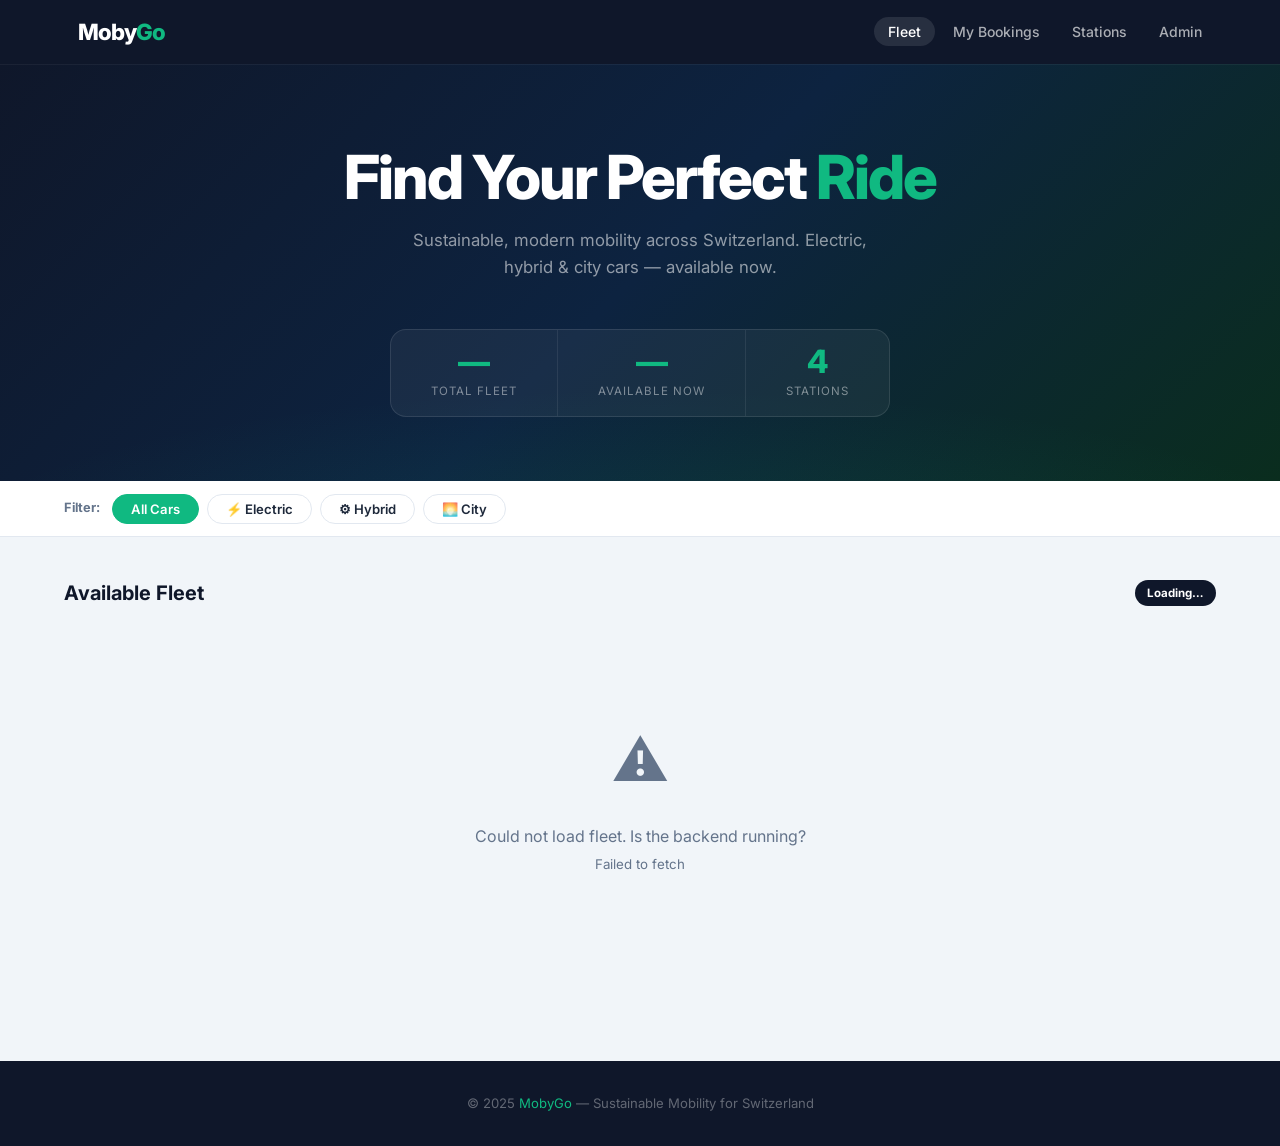
==== frontend/index.html @ 48dd0d28 "Restructure project, redesign frontend, add Codespaces support - Separate backend/ and frontend/ int" ====
<!DOCTYPE html>
<html lang="en">
<head>
    <meta charset="UTF-8">
    <meta name="viewport" content="width=device-width, initial-scale=1.0">
    <title>MobyGo | Find Your Ride</title>
    <link rel="stylesheet" href="style.css">
</head>
<body>
    <nav>
        <a href="index.html" class="logo">Moby<span>Go</span></a>
        <ul>
            <li><a href="index.html" class="active">Fleet</a></li>
            <li><a href="user-bookings.html">My Bookings</a></li>
            <li><a href="stations.html">Stations</a></li>
            <li><a href="admin-dashboard.html">Admin</a></li>
        </ul>
    </nav>

    <section class="hero">
        <h1>Find Your Perfect <span>Ride</span></h1>
        <p>Sustainable, modern mobility across Switzerland. Electric, hybrid &amp; city cars — available now.</p>
        <div class="hero-stats">
            <div class="hero-stat">
                <div class="number" id="stat-total">—</div>
                <div class="label">Total Fleet</div>
            </div>
            <div class="hero-stat">
                <div class="number" id="stat-available">—</div>
                <div class="label">Available Now</div>
            </div>
            <div class="hero-stat">
                <div class="number">4</div>
                <div class="label">Stations</div>
            </div>
        </div>
    </section>

    <div class="filter-bar">
        <span class="filter-label">Filter:</span>
        <button class="filter-btn active" data-filter="all">All Cars</button>
        <button class="filter-btn" data-filter="Electric">&#9889; Electric</button>
        <button class="filter-btn" data-filter="Hybrid">&#9881; Hybrid</button>
        <button class="filter-btn" data-filter="City">&#127749; City</button>
    </div>

    <div class="container">
        <div class="section-header">
            <h2>Available Fleet</h2>
            <span class="count-pill" id="car-count">Loading&hellip;</span>
        </div>
        <div id="car-grid" class="grid"></div>
    </div>

    <!-- Booking Modal -->
    <div id="booking-modal" class="modal-backdrop" role="dialog" aria-modal="true">
        <div class="modal">
            <div class="modal-header">
                <h3>Book <span id="modal-car-name"></span></h3>
                <button class="modal-close" onclick="closeModal()" aria-label="Close">&times;</button>
            </div>
            <div class="modal-body">
                <form id="booking-form">
                    <input type="hidden" id="modal-car-id">
                    <div class="form-grid">
                        <div class="form-group">
                            <label for="modal-start">Start Date</label>
                            <input type="date" id="modal-start" required>
                        </div>
                        <div class="form-group">
                            <label for="modal-end">End Date</label>
                            <input type="date" id="modal-end" required>
                        </div>
                        <div class="form-group span-2">
                            <label for="modal-user">User ID</label>
                            <input type="number" id="modal-user" value="2" min="1" required>
                        </div>
                    </div>
                    <div id="price-preview" class="price-preview" style="display:none">
                        <span class="price-label">Estimated total</span>
                        <span class="price-amount" id="price-amount"></span>
                    </div>
                    <div id="booking-error" class="error-msg" style="display:none"></div>
                </form>
            </div>
            <div class="modal-footer">
                <button type="button" class="btn btn-ghost" onclick="closeModal()">Cancel</button>
                <button type="button" class="btn btn-primary" onclick="submitBooking()">Confirm Booking</button>
            </div>
        </div>
    </div>

    <div id="toast-container"></div>
    <footer>&copy; 2025 <span>MobyGo</span> &mdash; Sustainable Mobility for Switzerland</footer>
    <script src="app.js"></script>
</body>
</html>
---- frontend/style.css ----
@import url('https://fonts.googleapis.com/css2?family=Inter:wght@400;500;600;700;800&display=swap');

/* ── Variables ── */
:root {
    --navy:       #0f172a;
    --navy-mid:   #1e293b;
    --green:      #10b981;
    --green-dark: #059669;
    --bg:         #f1f5f9;
    --text:       #1e293b;
    --muted:      #64748b;
    --white:      #ffffff;
    --border:     #e2e8f0;
    --shadow-sm:  0 1px 3px rgba(0,0,0,0.08), 0 1px 2px rgba(0,0,0,0.05);
    --shadow:     0 4px 20px rgba(0,0,0,0.08);
    --shadow-lg:  0 12px 40px rgba(0,0,0,0.14);
    --radius:     16px;
    --radius-sm:  8px;
}

/* ── Reset ── */
*, *::before, *::after { margin: 0; padding: 0; box-sizing: border-box; }
body { font-family: 'Inter', -apple-system, sans-serif; background: var(--bg); color: var(--text); line-height: 1.6; -webkit-font-smoothing: antialiased; }

/* ── Navigation ── */
nav {
    background: var(--navy); padding: 0 5%; height: 64px;
    display: flex; justify-content: space-between; align-items: center;
    position: sticky; top: 0; z-index: 200;
    box-shadow: 0 1px 0 rgba(255,255,255,0.05);
}
.logo { font-size: 1.4rem; font-weight: 800; color: var(--white); letter-spacing: -1px; text-decoration: none; }
.logo span { color: var(--green); }
nav ul { display: flex; list-style: none; gap: 4px; }
nav a { color: rgba(255,255,255,0.65); text-decoration: none; font-size: 0.875rem; font-weight: 500; padding: 6px 14px; border-radius: 20px; transition: all 0.2s; }
nav a:hover, nav a.active { color: var(--white); background: rgba(255,255,255,0.1); }

/* ── Hero ── */
.hero {
    background: linear-gradient(135deg, #0f172a 0%, #0d2340 50%, #0a2d1e 100%);
    padding: 5rem 5% 4rem; text-align: center; position: relative; overflow: hidden;
}
.hero::before { content: ''; position: absolute; inset: 0; background: radial-gradient(ellipse 80% 60% at 50% 120%, rgba(16,185,129,0.12) 0%, transparent 70%); }
.hero > * { position: relative; }
.hero h1 { font-size: clamp(2.2rem, 5vw, 3.8rem); font-weight: 800; color: var(--white); letter-spacing: -2px; line-height: 1.1; margin-bottom: 1rem; }
.hero h1 span { color: var(--green); }
.hero p { color: rgba(255,255,255,0.55); font-size: 1.05rem; max-width: 480px; margin: 0 auto 3rem; }
.hero-stats { display: inline-flex; background: rgba(255,255,255,0.05); border: 1px solid rgba(255,255,255,0.1); border-radius: var(--radius); overflow: hidden; }
.hero-stat { padding: 1rem 2.5rem; border-right: 1px solid rgba(255,255,255,0.08); }
.hero-stat:last-child { border-right: none; }
.hero-stat .number { font-size: 2rem; font-weight: 800; color: var(--green); line-height: 1; }
.hero-stat .label  { font-size: 0.72rem; color: rgba(255,255,255,0.45); text-transform: uppercase; letter-spacing: 1px; margin-top: 4px; }

/* ── Filter Bar ── */
.filter-bar { background: var(--white); border-bottom: 1px solid var(--border); padding: 0 5%; display: flex; align-items: center; gap: 8px; height: 56px; overflow-x: auto; scrollbar-width: none; }
.filter-bar::-webkit-scrollbar { display: none; }
.filter-label { font-size: 0.8rem; font-weight: 700; color: var(--muted); white-space: nowrap; margin-right: 4px; }
.filter-btn { padding: 6px 18px; border: 1.5px solid var(--border); border-radius: 20px; background: transparent; font-size: 0.82rem; font-weight: 600; cursor: pointer; color: var(--text); transition: all 0.18s; white-space: nowrap; font-family: inherit; }
.filter-btn:hover { border-color: var(--green); color: var(--green); }
.filter-btn.active { border-color: var(--green); background: var(--green); color: var(--white); }

/* ── Page Header ── */
.page-header { background: var(--navy); padding: 2.5rem 5%; }
.page-header h1 { font-size: 1.9rem; font-weight: 800; color: var(--white); letter-spacing: -1px; }
.page-header p { color: rgba(255,255,255,0.5); margin-top: 4px; font-size: 0.9rem; }

/* ── Container ── */
.container { max-width: 1280px; margin: 0 auto; padding: 2.5rem 5%; }

/* ── Section Header ── */
.section-header { display: flex; justify-content: space-between; align-items: center; margin-bottom: 1.75rem; }
.section-header h2 { font-size: 1.25rem; font-weight: 700; color: var(--navy); }
.count-pill { background: var(--navy); color: var(--white); font-size: 0.72rem; font-weight: 700; padding: 4px 12px; border-radius: 20px; }

/* ── Car Grid ── */
.grid { display: grid; grid-template-columns: repeat(auto-fill, minmax(300px, 1fr)); gap: 1.5rem; }

/* ── Skeleton Loader ── */
.skeleton-card { background: var(--white); border-radius: var(--radius); overflow: hidden; box-shadow: var(--shadow-sm); }
.skeleton-img { height: 190px; background: linear-gradient(90deg, #e2e8f0 25%, #f1f5f9 50%, #e2e8f0 75%); background-size: 200% 100%; animation: shimmer 1.4s infinite; }
.skeleton-body { padding: 1.25rem 1.5rem; }
.skeleton-line { height: 14px; border-radius: 4px; background: linear-gradient(90deg, #e2e8f0 25%, #f1f5f9 50%, #e2e8f0 75%); background-size: 200% 100%; animation: shimmer 1.4s infinite; margin-bottom: 10px; }
.skeleton-line.short { width: 60%; }
.skeleton-line.medium { width: 80%; }
@keyframes shimmer { 0% { background-position: 200% 0; } 100% { background-position: -200% 0; } }

/* ── Car Card ── */
.card { background: var(--white); border-radius: var(--radius); overflow: hidden; box-shadow: var(--shadow-sm); transition: transform 0.22s ease, box-shadow 0.22s ease; display: flex; flex-direction: column; }
.card:hover { transform: translateY(-5px); box-shadow: var(--shadow-lg); }
.card-image { background: linear-gradient(145deg, #0d1b2e 0%, #1a2f4a 55%, #0d2a1a 100%); height: 190px; display: flex; align-items: center; justify-content: center; position: relative; overflow: hidden; }
.card-image::after { content: ''; position: absolute; top: 0; left: 0; right: 0; height: 3px; }
.card-image.electric::after { background: linear-gradient(90deg, #10b981, #34d399); }
.card-image.hybrid::after   { background: linear-gradient(90deg, #3b82f6, #60a5fa); }
.card-image.city::after     { background: linear-gradient(90deg, #8b5cf6, #a78bfa); }
.card-image svg { width: 88%; max-width: 320px; filter: drop-shadow(0 8px 20px rgba(0,0,0,0.4)); }
.card-body { padding: 1.25rem 1.5rem 1.5rem; display: flex; flex-direction: column; flex: 1; }
.card-header-row { display: flex; justify-content: space-between; align-items: flex-start; margin-bottom: 0.75rem; }
.card-model    { font-size: 1.05rem; font-weight: 700; color: var(--navy); }
.card-category { font-size: 0.78rem; color: var(--muted); margin-top: 2px; font-weight: 500; }
.card-location { display: flex; align-items: center; gap: 6px; font-size: 0.82rem; color: var(--muted); margin-bottom: 1.25rem; flex: 1; }
.card-location svg { flex-shrink: 0; color: var(--green); }
.card-location strong { color: var(--text); font-weight: 600; }
.card-actions { display: flex; gap: 8px; }

/* ── Buttons ── */
.btn { display: inline-flex; align-items: center; justify-content: center; gap: 6px; padding: 9px 18px; border-radius: var(--radius-sm); font-weight: 600; font-size: 0.85rem; cursor: pointer; border: none; transition: all 0.18s; font-family: inherit; text-decoration: none; }
.btn-primary          { background: var(--green); color: var(--white); flex: 1; }
.btn-primary:hover    { background: var(--green-dark); }
.btn-primary:disabled { opacity: 0.45; cursor: not-allowed; }
.btn-primary:disabled:hover { background: var(--green); transform: none; }
.btn-ghost            { background: #f1f5f9; color: var(--text); }
.btn-ghost:hover      { background: var(--border); }
.btn-danger           { background: #fee2e2; color: #dc2626; }
.btn-danger:hover     { background: #fecaca; }
button[type=submit]   { background: var(--green); color: var(--white); border: none; padding: 0.75rem 2rem; border-radius: var(--radius-sm); font-weight: 700; font-size: 0.93rem; cursor: pointer; font-family: inherit; transition: all 0.18s; }
button[type=submit]:hover { background: var(--green-dark); transform: translateY(-1px); }
button[type=button]   { background: #f1f5f9; color: var(--text); border: none; padding: 0.75rem 1.5rem; border-radius: var(--radius-sm); font-weight: 600; font-size: 0.93rem; cursor: pointer; font-family: inherit; transition: background 0.18s; }
button[type=button]:hover { background: var(--border); }

/* ── Badges ── */
.badge { display: inline-block; padding: 3px 10px; border-radius: 20px; font-size: 0.68rem; font-weight: 700; text-transform: uppercase; letter-spacing: 0.4px; white-space: nowrap; }
.badge-available   { background: #dcfce7; color: #15803d; }
.badge-booked      { background: #fee2e2; color: #dc2626; }
.badge-rented      { background: #fef9c3; color: #a16207; }
.badge-maintenance { background: #f1f5f9; color: #475569; }

/* ── Stats Grid ── */
.stats-grid { display: grid; grid-template-columns: repeat(auto-fit, minmax(180px, 1fr)); gap: 1.25rem; margin-bottom: 2rem; }
.stat-card { background: var(--white); border-radius: var(--radius-sm); padding: 1.5rem; box-shadow: var(--shadow-sm); }
.stat-label { font-size: 0.75rem; font-weight: 700; color: var(--muted); text-transform: uppercase; letter-spacing: 0.5px; }
.stat-value { font-size: 2.2rem; font-weight: 800; color: var(--navy); margin-top: 6px; line-height: 1; }
.stat-value.green { color: #15803d; }
.stat-value.red   { color: #dc2626; }
.stat-value.amber { color: #a16207; }
.stat-value.slate { color: #475569; }

/* ── Table ── */
.table-wrap { background: var(--white); border-radius: var(--radius); box-shadow: var(--shadow-sm); overflow: hidden; }
.table-top { padding: 1.25rem 1.5rem; border-bottom: 1px solid var(--border); display: flex; justify-content: space-between; align-items: center; }
.table-top h2 { font-size: 1rem; font-weight: 700; }
table { width: 100%; border-collapse: collapse; }
thead th { padding: 0.75rem 1.25rem; text-align: left; font-size: 0.72rem; font-weight: 700; text-transform: uppercase; letter-spacing: 0.5px; color: var(--muted); background: #f8fafc; border-bottom: 1px solid var(--border); }
tbody td { padding: 1rem 1.25rem; border-bottom: 1px solid #f1f5f9; font-size: 0.9rem; vertical-align: middle; }
tbody tr:last-child td { border-bottom: none; }
tbody tr:hover td { background: #fafcff; }

/* ── Form ── */
.form-wrap { max-width: 600px; }
.form-card { background: var(--white); border-radius: var(--radius); box-shadow: var(--shadow-sm); padding: 2.5rem; }
.form-grid { display: grid; grid-template-columns: 1fr 1fr; gap: 1.25rem; }
.form-group { display: flex; flex-direction: column; gap: 6px; }
.form-group.span-2 { grid-column: 1 / -1; }
label { font-size: 0.82rem; font-weight: 700; color: var(--navy); }
input, select { width: 100%; padding: 0.7rem 0.9rem; border: 1.5px solid var(--border); border-radius: var(--radius-sm); font-size: 0.93rem; font-family: inherit; color: var(--text); background: #f8fafc; transition: border-color 0.18s, background 0.18s; }
input:focus, select:focus { outline: none; border-color: var(--green); background: var(--white); box-shadow: 0 0 0 3px rgba(16,185,129,0.1); }
input::placeholder { color: #94a3b8; }
.form-actions { display: flex; gap: 10px; margin-top: 1.75rem; }

/* ── Station Cards ── */
.station-grid { display: grid; grid-template-columns: repeat(auto-fill, minmax(280px, 1fr)); gap: 1.25rem; }
.station-card { background: var(--white); border-radius: var(--radius-sm); box-shadow: var(--shadow-sm); padding: 1.5rem; border-left: 3px solid var(--green); }
.station-name { font-size: 1rem; font-weight: 700; color: var(--navy); }
.station-city { font-size: 0.82rem; color: var(--green); font-weight: 600; margin-top: 2px; }
.station-address { font-size: 0.82rem; color: var(--muted); margin-top: 8px; }
.station-stats { display: flex; gap: 16px; margin-top: 1rem; padding-top: 1rem; border-top: 1px solid var(--border); }
.station-stat-item { text-align: center; }
.station-stat-item .val { font-size: 1.4rem; font-weight: 800; color: var(--navy); line-height: 1; }
.station-stat-item .lbl { font-size: 0.68rem; color: var(--muted); text-transform: uppercase; letter-spacing: 0.5px; margin-top: 2px; }

/* ── Booking Cards ── */
.booking-card { background: var(--white); border-radius: var(--radius-sm); box-shadow: var(--shadow-sm); padding: 1.5rem; margin-bottom: 1rem; border-left: 3px solid var(--green); display: flex; justify-content: space-between; align-items: center; gap: 1rem; }
.booking-left { flex: 1; }
.booking-id    { font-weight: 700; color: var(--navy); font-size: 0.95rem; }
.booking-car   { font-size: 0.88rem; color: var(--muted); margin-top: 2px; }
.booking-dates { font-size: 0.8rem; color: var(--muted); margin-top: 6px; }
.booking-price { font-size: 1.4rem; font-weight: 800; color: var(--green); white-space: nowrap; }

/* ── Empty State ── */
.empty-state { text-align: center; padding: 5rem 2rem; color: var(--muted); }
.empty-icon { font-size: 3.5rem; margin-bottom: 1rem; }
.empty-state p { font-size: 1rem; line-height: 1.7; }
.empty-state a { color: var(--green); font-weight: 600; }

/* ── Modal ── */
.modal-backdrop { position: fixed; inset: 0; background: rgba(0,0,0,0.55); backdrop-filter: blur(4px); z-index: 300; display: flex; align-items: center; justify-content: center; padding: 1rem; opacity: 0; pointer-events: none; transition: opacity 0.2s; }
.modal-backdrop.open { opacity: 1; pointer-events: all; }
.modal { background: var(--white); border-radius: var(--radius); box-shadow: 0 24px 80px rgba(0,0,0,0.3); width: 100%; max-width: 480px; transform: translateY(20px) scale(0.97); transition: transform 0.2s; }
.modal-backdrop.open .modal { transform: translateY(0) scale(1); }
.modal-header { display: flex; justify-content: space-between; align-items: center; padding: 1.5rem 1.75rem; border-bottom: 1px solid var(--border); }
.modal-header h3 { font-size: 1.1rem; font-weight: 700; color: var(--navy); }
.modal-close { background: #f1f5f9; border: none; width: 32px; height: 32px; border-radius: 50%; cursor: pointer; font-size: 1.1rem; display: flex; align-items: center; justify-content: center; color: var(--muted); transition: all 0.18s; }
.modal-close:hover { background: var(--border); color: var(--navy); }
.modal-body { padding: 1.75rem; }
.modal-footer { padding: 1.25rem 1.75rem; border-top: 1px solid var(--border); display: flex; gap: 10px; justify-content: flex-end; }

/* Price preview inside modal */
.price-preview { display: flex; align-items: center; justify-content: space-between; background: #f0fdf4; border: 1px solid #bbf7d0; border-radius: var(--radius-sm); padding: 0.75rem 1rem; margin-top: 1rem; }
.price-preview .price-label { font-size: 0.85rem; color: #15803d; font-weight: 600; }
.price-preview .price-amount { font-size: 1.25rem; font-weight: 800; color: #15803d; }

/* Error message inside modal */
.error-msg { background: #fee2e2; border: 1px solid #fecaca; color: #dc2626; border-radius: var(--radius-sm); padding: 0.75rem 1rem; margin-top: 1rem; font-size: 0.85rem; }

/* ── Toast Notifications ── */
#toast-container { position: fixed; bottom: 1.5rem; right: 1.5rem; z-index: 400; display: flex; flex-direction: column; gap: 10px; }
.toast { display: flex; align-items: center; gap: 10px; background: var(--navy-mid); color: var(--white); padding: 0.875rem 1.25rem; border-radius: var(--radius-sm); box-shadow: var(--shadow-lg); font-size: 0.88rem; font-weight: 500; min-width: 260px; max-width: 380px; animation: slideIn 0.25s ease; }
.toast.success { border-left: 3px solid var(--green); }
.toast.error   { border-left: 3px solid #ef4444; }
.toast.info    { border-left: 3px solid #3b82f6; }
@keyframes slideIn { from { transform: translateX(100%); opacity: 0; } to { transform: translateX(0); opacity: 1; } }
@keyframes slideOut { from { transform: translateX(0); opacity: 1; } to { transform: translateX(100%); opacity: 0; } }
.toast.removing { animation: slideOut 0.25s ease forwards; }

/* ── Footer ── */
footer { background: var(--navy); color: rgba(255,255,255,0.35); text-align: center; padding: 2rem 5%; font-size: 0.82rem; margin-top: 4rem; }
footer span { color: var(--green); }

/* ── Responsive ── */
@media (max-width: 640px) {
    .hero-stats { flex-direction: column; }
    .hero-stat { border-right: none; border-bottom: 1px solid rgba(255,255,255,0.08); }
    .form-grid { grid-template-columns: 1fr; }
    .form-group.span-2 { grid-column: 1; }
    nav ul { gap: 2px; }
    nav a { padding: 6px 10px; font-size: 0.8rem; }
    .booking-card { flex-direction: column; align-items: flex-start; }
}
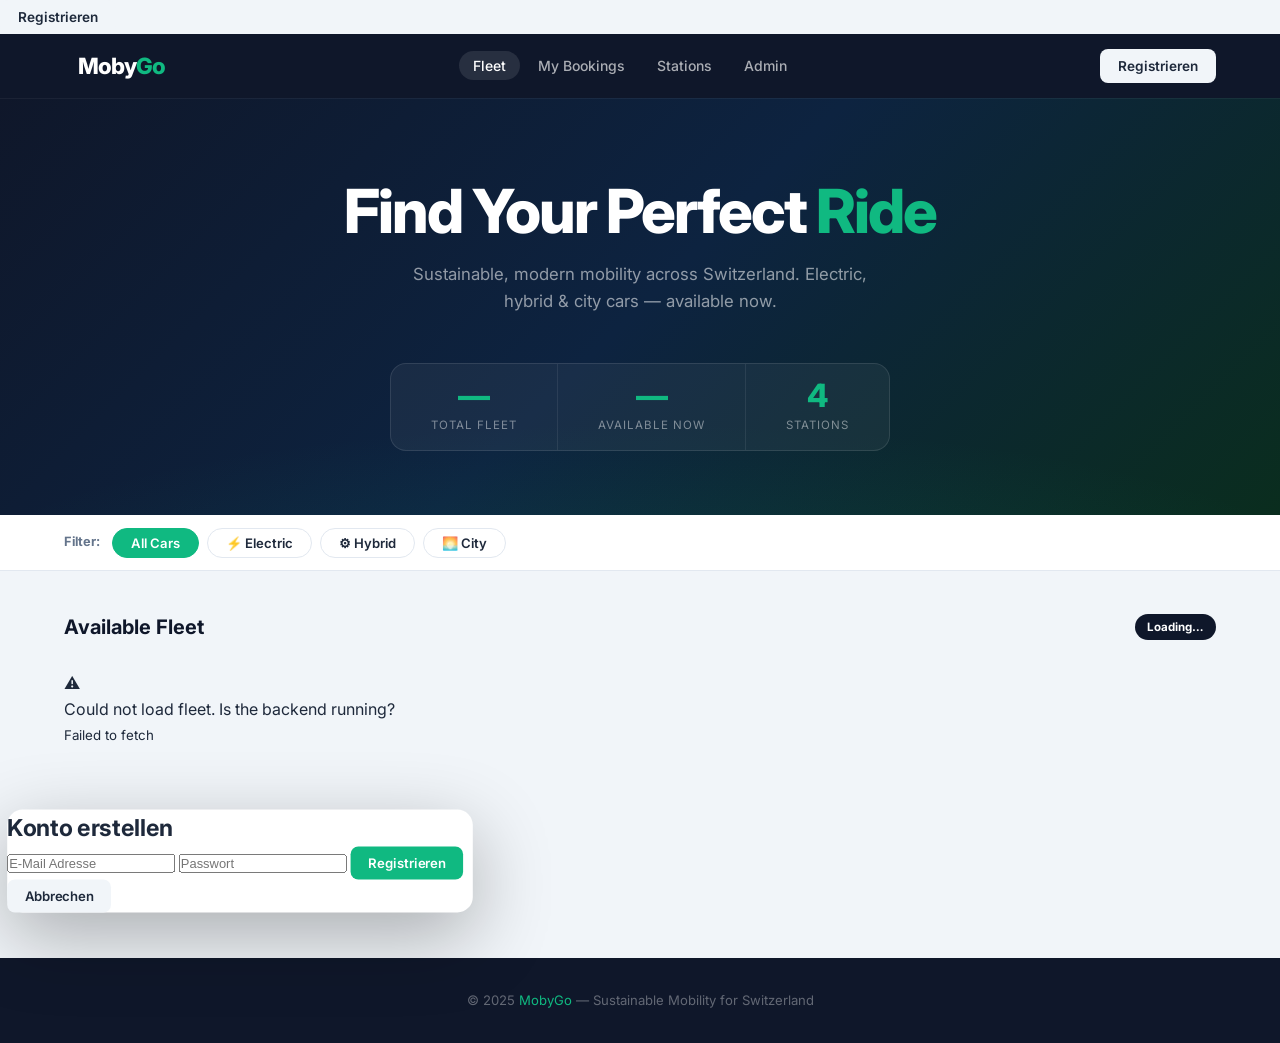
==== commit 00a5896f: "Split backend/frontend, added AuthController, and implemented registration modal" ====
--- a/frontend/index.html
+++ b/frontend/index.html
@@ -5,93 +5,105 @@
     <meta name="viewport" content="width=device-width, initial-scale=1.0">
     <title>MobyGo | Find Your Ride</title>
     <link rel="stylesheet" href="style.css">
+    <button class="btn btn-ghost" onclick="openRegisterModal()">Registrieren</button>
 </head>
 <body>
-    <nav>
-        <a href="index.html" class="logo">Moby<span>Go</span></a>
-        <ul>
-            <li><a href="index.html" class="active">Fleet</a></li>
-            <li><a href="user-bookings.html">My Bookings</a></li>
-            <li><a href="stations.html">Stations</a></li>
-            <li><a href="admin-dashboard.html">Admin</a></li>
-        </ul>
-    </nav>
+<nav>
+    <a href="index.html" class="logo">Moby<span>Go</span></a>
+    <ul>
+        <li><a href="index.html" class="active">Fleet</a></li>
+        <li><a href="user-bookings.html">My Bookings</a></li>
+        <li><a href="stations.html">Stations</a></li>
+        <li><a href="admin-dashboard.html">Admin</a></li>
+    </ul>
+    <button class="btn btn-ghost" onclick="openRegisterModal()" style="margin-left: 20px;">Registrieren</button>
+</nav>
 
-    <section class="hero">
-        <h1>Find Your Perfect <span>Ride</span></h1>
-        <p>Sustainable, modern mobility across Switzerland. Electric, hybrid &amp; city cars — available now.</p>
-        <div class="hero-stats">
-            <div class="hero-stat">
-                <div class="number" id="stat-total">—</div>
-                <div class="label">Total Fleet</div>
-            </div>
-            <div class="hero-stat">
-                <div class="number" id="stat-available">—</div>
-                <div class="label">Available Now</div>
-            </div>
-            <div class="hero-stat">
-                <div class="number">4</div>
-                <div class="label">Stations</div>
-            </div>
+<section class="hero">
+    <h1>Find Your Perfect <span>Ride</span></h1>
+    <p>Sustainable, modern mobility across Switzerland. Electric, hybrid &amp; city cars — available now.</p>
+    <div class="hero-stats">
+        <div class="hero-stat">
+            <div class="number" id="stat-total">—</div>
+            <div class="label">Total Fleet</div>
         </div>
-    </section>
-
-    <div class="filter-bar">
-        <span class="filter-label">Filter:</span>
-        <button class="filter-btn active" data-filter="all">All Cars</button>
-        <button class="filter-btn" data-filter="Electric">&#9889; Electric</button>
-        <button class="filter-btn" data-filter="Hybrid">&#9881; Hybrid</button>
-        <button class="filter-btn" data-filter="City">&#127749; City</button>
-    </div>
-
-    <div class="container">
-        <div class="section-header">
-            <h2>Available Fleet</h2>
-            <span class="count-pill" id="car-count">Loading&hellip;</span>
+        <div class="hero-stat">
+            <div class="number" id="stat-available">—</div>
+            <div class="label">Available Now</div>
         </div>
-        <div id="car-grid" class="grid"></div>
-    </div>
-
-    <!-- Booking Modal -->
-    <div id="booking-modal" class="modal-backdrop" role="dialog" aria-modal="true">
-        <div class="modal">
-            <div class="modal-header">
-                <h3>Book <span id="modal-car-name"></span></h3>
-                <button class="modal-close" onclick="closeModal()" aria-label="Close">&times;</button>
-            </div>
-            <div class="modal-body">
-                <form id="booking-form">
-                    <input type="hidden" id="modal-car-id">
-                    <div class="form-grid">
-                        <div class="form-group">
-                            <label for="modal-start">Start Date</label>
-                            <input type="date" id="modal-start" required>
-                        </div>
-                        <div class="form-group">
-                            <label for="modal-end">End Date</label>
-                            <input type="date" id="modal-end" required>
-                        </div>
-                        <div class="form-group span-2">
-                            <label for="modal-user">User ID</label>
-                            <input type="number" id="modal-user" value="2" min="1" required>
-                        </div>
-                    </div>
-                    <div id="price-preview" class="price-preview" style="display:none">
-                        <span class="price-label">Estimated total</span>
-                        <span class="price-amount" id="price-amount"></span>
-                    </div>
-                    <div id="booking-error" class="error-msg" style="display:none"></div>
-                </form>
-            </div>
-            <div class="modal-footer">
-                <button type="button" class="btn btn-ghost" onclick="closeModal()">Cancel</button>
-                <button type="button" class="btn btn-primary" onclick="submitBooking()">Confirm Booking</button>
-            </div>
+        <div class="hero-stat">
+            <div class="number">4</div>
+            <div class="label">Stations</div>
         </div>
     </div>
+</section>
 
-    <div id="toast-container"></div>
-    <footer>&copy; 2025 <span>MobyGo</span> &mdash; Sustainable Mobility for Switzerland</footer>
-    <script src="app.js"></script>
+<div class="filter-bar">
+    <span class="filter-label">Filter:</span>
+    <button class="filter-btn active" data-filter="all">All Cars</button>
+    <button class="filter-btn" data-filter="Electric">&#9889; Electric</button>
+    <button class="filter-btn" data-filter="Hybrid">&#9881; Hybrid</button>
+    <button class="filter-btn" data-filter="City">&#127749; City</button>
+</div>
+
+<div class="container">
+    <div class="section-header">
+        <h2>Available Fleet</h2>
+        <span class="count-pill" id="car-count">Loading&hellip;</span>
+    </div>
+    <div id="car-grid" class="grid"></div>
+</div>
+
+<div id="booking-modal" class="modal-backdrop" role="dialog" aria-modal="true">
+    <div class="modal">
+        <div class="modal-header">
+            <h3>Book <span id="modal-car-name"></span></h3>
+            <button class="modal-close" onclick="closeModal()" aria-label="Close">&times;</button>
+        </div>
+        <div class="modal-body">
+            <form id="booking-form">
+                <input type="hidden" id="modal-car-id">
+                <div class="form-grid">
+                    <div class="form-group">
+                        <label for="modal-start">Start Date</label>
+                        <input type="date" id="modal-start" required>
+                    </div>
+                    <div class="form-group">
+                        <label for="modal-end">End Date</label>
+                        <input type="date" id="modal-end" required>
+                    </div>
+                    <div class="form-group span-2">
+                        <label for="modal-user">User ID</label>
+                        <input type="number" id="modal-user" value="2" min="1" required>
+                    </div>
+                </div>
+                <div id="price-preview" class="price-preview" style="display:none">
+                    <span class="price-label">Estimated total</span>
+                    <span class="price-amount" id="price-amount"></span>
+                </div>
+                <div id="booking-error" class="error-msg" style="display:none"></div>
+            </form>
+        </div>
+        <div class="modal-footer">
+            <button type="button" class="btn btn-ghost" onclick="closeModal()">Cancel</button>
+            <button type="button" class="btn btn-primary" onclick="submitBooking()">Confirm Booking</button>
+        </div>
+    </div>
+</div>
+
+<div id="register-modal" class="modal">
+    <div class="modal-content">
+        <h2>Konto erstellen</h2>
+        <input type="email" id="reg-email" placeholder="E-Mail Adresse" required>
+        <input type="password" id="reg-password" placeholder="Passwort" required>
+        <div id="reg-error" class="error-msg" style="display:none; color:red; margin-bottom:10px;"></div>
+        <button class="btn btn-primary" onclick="submitRegistration()">Registrieren</button>
+        <button class="btn btn-ghost" onclick="closeRegisterModal()">Abbrechen</button>
+    </div>
+</div>
+
+<div id="toast-container"></div>
+<footer>&copy; 2025 <span>MobyGo</span> &mdash; Sustainable Mobility for Switzerland</footer>
+<script src="app.js"></script>
 </body>
-</html>
+</html>
--- a/frontend/style.css
+++ b/frontend/style.css
@@ -59,11 +59,6 @@
 .filter-btn:hover { border-color: var(--green); color: var(--green); }
 .filter-btn.active { border-color: var(--green); background: var(--green); color: var(--white); }
 
-/* ── Page Header ── */
-.page-header { background: var(--navy); padding: 2.5rem 5%; }
-.page-header h1 { font-size: 1.9rem; font-weight: 800; color: var(--white); letter-spacing: -1px; }
-.page-header p { color: rgba(255,255,255,0.5); margin-top: 4px; font-size: 0.9rem; }
-
 /* ── Container ── */
 .container { max-width: 1280px; margin: 0 auto; padding: 2.5rem 5%; }
 
@@ -106,122 +101,55 @@
 .btn { display: inline-flex; align-items: center; justify-content: center; gap: 6px; padding: 9px 18px; border-radius: var(--radius-sm); font-weight: 600; font-size: 0.85rem; cursor: pointer; border: none; transition: all 0.18s; font-family: inherit; text-decoration: none; }
 .btn-primary          { background: var(--green); color: var(--white); flex: 1; }
 .btn-primary:hover    { background: var(--green-dark); }
-.btn-primary:disabled { opacity: 0.45; cursor: not-allowed; }
-.btn-primary:disabled:hover { background: var(--green); transform: none; }
 .btn-ghost            { background: #f1f5f9; color: var(--text); }
 .btn-ghost:hover      { background: var(--border); }
 .btn-danger           { background: #fee2e2; color: #dc2626; }
 .btn-danger:hover     { background: #fecaca; }
-button[type=submit]   { background: var(--green); color: var(--white); border: none; padding: 0.75rem 2rem; border-radius: var(--radius-sm); font-weight: 700; font-size: 0.93rem; cursor: pointer; font-family: inherit; transition: all 0.18s; }
-button[type=submit]:hover { background: var(--green-dark); transform: translateY(-1px); }
-button[type=button]   { background: #f1f5f9; color: var(--text); border: none; padding: 0.75rem 1.5rem; border-radius: var(--radius-sm); font-weight: 600; font-size: 0.93rem; cursor: pointer; font-family: inherit; transition: background 0.18s; }
-button[type=button]:hover { background: var(--border); }
 
 /* ── Badges ── */
-.badge { display: inline-block; padding: 3px 10px; border-radius: 20px; font-size: 0.68rem; font-weight: 700; text-transform: uppercase; letter-spacing: 0.4px; white-space: nowrap; }
+.badge { display: inline-block; padding: 3px 10px; border-radius: 20px; font-size: 0.68rem; font-weight: 700; text-transform: uppercase; letter-spacing: 0.4px; }
 .badge-available   { background: #dcfce7; color: #15803d; }
 .badge-booked      { background: #fee2e2; color: #dc2626; }
 .badge-rented      { background: #fef9c3; color: #a16207; }
 .badge-maintenance { background: #f1f5f9; color: #475569; }
 
-/* ── Stats Grid ── */
-.stats-grid { display: grid; grid-template-columns: repeat(auto-fit, minmax(180px, 1fr)); gap: 1.25rem; margin-bottom: 2rem; }
-.stat-card { background: var(--white); border-radius: var(--radius-sm); padding: 1.5rem; box-shadow: var(--shadow-sm); }
-.stat-label { font-size: 0.75rem; font-weight: 700; color: var(--muted); text-transform: uppercase; letter-spacing: 0.5px; }
-.stat-value { font-size: 2.2rem; font-weight: 800; color: var(--navy); margin-top: 6px; line-height: 1; }
-.stat-value.green { color: #15803d; }
-.stat-value.red   { color: #dc2626; }
-.stat-value.amber { color: #a16207; }
-.stat-value.slate { color: #475569; }
-
-/* ── Table ── */
-.table-wrap { background: var(--white); border-radius: var(--radius); box-shadow: var(--shadow-sm); overflow: hidden; }
-.table-top { padding: 1.25rem 1.5rem; border-bottom: 1px solid var(--border); display: flex; justify-content: space-between; align-items: center; }
-.table-top h2 { font-size: 1rem; font-weight: 700; }
-table { width: 100%; border-collapse: collapse; }
-thead th { padding: 0.75rem 1.25rem; text-align: left; font-size: 0.72rem; font-weight: 700; text-transform: uppercase; letter-spacing: 0.5px; color: var(--muted); background: #f8fafc; border-bottom: 1px solid var(--border); }
-tbody td { padding: 1rem 1.25rem; border-bottom: 1px solid #f1f5f9; font-size: 0.9rem; vertical-align: middle; }
-tbody tr:last-child td { border-bottom: none; }
-tbody tr:hover td { background: #fafcff; }
-
-/* ── Form ── */
-.form-wrap { max-width: 600px; }
-.form-card { background: var(--white); border-radius: var(--radius); box-shadow: var(--shadow-sm); padding: 2.5rem; }
-.form-grid { display: grid; grid-template-columns: 1fr 1fr; gap: 1.25rem; }
-.form-group { display: flex; flex-direction: column; gap: 6px; }
-.form-group.span-2 { grid-column: 1 / -1; }
-label { font-size: 0.82rem; font-weight: 700; color: var(--navy); }
-input, select { width: 100%; padding: 0.7rem 0.9rem; border: 1.5px solid var(--border); border-radius: var(--radius-sm); font-size: 0.93rem; font-family: inherit; color: var(--text); background: #f8fafc; transition: border-color 0.18s, background 0.18s; }
-input:focus, select:focus { outline: none; border-color: var(--green); background: var(--white); box-shadow: 0 0 0 3px rgba(16,185,129,0.1); }
-input::placeholder { color: #94a3b8; }
-.form-actions { display: flex; gap: 10px; margin-top: 1.75rem; }
-
-/* ── Station Cards ── */
-.station-grid { display: grid; grid-template-columns: repeat(auto-fill, minmax(280px, 1fr)); gap: 1.25rem; }
-.station-card { background: var(--white); border-radius: var(--radius-sm); box-shadow: var(--shadow-sm); padding: 1.5rem; border-left: 3px solid var(--green); }
-.station-name { font-size: 1rem; font-weight: 700; color: var(--navy); }
-.station-city { font-size: 0.82rem; color: var(--green); font-weight: 600; margin-top: 2px; }
-.station-address { font-size: 0.82rem; color: var(--muted); margin-top: 8px; }
-.station-stats { display: flex; gap: 16px; margin-top: 1rem; padding-top: 1rem; border-top: 1px solid var(--border); }
-.station-stat-item { text-align: center; }
-.station-stat-item .val { font-size: 1.4rem; font-weight: 800; color: var(--navy); line-height: 1; }
-.station-stat-item .lbl { font-size: 0.68rem; color: var(--muted); text-transform: uppercase; letter-spacing: 0.5px; margin-top: 2px; }
-
-/* ── Booking Cards ── */
-.booking-card { background: var(--white); border-radius: var(--radius-sm); box-shadow: var(--shadow-sm); padding: 1.5rem; margin-bottom: 1rem; border-left: 3px solid var(--green); display: flex; justify-content: space-between; align-items: center; gap: 1rem; }
-.booking-left { flex: 1; }
-.booking-id    { font-weight: 700; color: var(--navy); font-size: 0.95rem; }
-.booking-car   { font-size: 0.88rem; color: var(--muted); margin-top: 2px; }
-.booking-dates { font-size: 0.8rem; color: var(--muted); margin-top: 6px; }
-.booking-price { font-size: 1.4rem; font-weight: 800; color: var(--green); white-space: nowrap; }
-
-/* ── Empty State ── */
-.empty-state { text-align: center; padding: 5rem 2rem; color: var(--muted); }
-.empty-icon { font-size: 3.5rem; margin-bottom: 1rem; }
-.empty-state p { font-size: 1rem; line-height: 1.7; }
-.empty-state a { color: var(--green); font-weight: 600; }
-
-/* ── Modal ── */
+/* ── Modal (Booking) ── */
 .modal-backdrop { position: fixed; inset: 0; background: rgba(0,0,0,0.55); backdrop-filter: blur(4px); z-index: 300; display: flex; align-items: center; justify-content: center; padding: 1rem; opacity: 0; pointer-events: none; transition: opacity 0.2s; }
 .modal-backdrop.open { opacity: 1; pointer-events: all; }
 .modal { background: var(--white); border-radius: var(--radius); box-shadow: 0 24px 80px rgba(0,0,0,0.3); width: 100%; max-width: 480px; transform: translateY(20px) scale(0.97); transition: transform 0.2s; }
 .modal-backdrop.open .modal { transform: translateY(0) scale(1); }
 .modal-header { display: flex; justify-content: space-between; align-items: center; padding: 1.5rem 1.75rem; border-bottom: 1px solid var(--border); }
-.modal-header h3 { font-size: 1.1rem; font-weight: 700; color: var(--navy); }
-.modal-close { background: #f1f5f9; border: none; width: 32px; height: 32px; border-radius: 50%; cursor: pointer; font-size: 1.1rem; display: flex; align-items: center; justify-content: center; color: var(--muted); transition: all 0.18s; }
-.modal-close:hover { background: var(--border); color: var(--navy); }
 .modal-body { padding: 1.75rem; }
 .modal-footer { padding: 1.25rem 1.75rem; border-top: 1px solid var(--border); display: flex; gap: 10px; justify-content: flex-end; }
 
-/* Price preview inside modal */
-.price-preview { display: flex; align-items: center; justify-content: space-between; background: #f0fdf4; border: 1px solid #bbf7d0; border-radius: var(--radius-sm); padding: 0.75rem 1rem; margin-top: 1rem; }
-.price-preview .price-label { font-size: 0.85rem; color: #15803d; font-weight: 600; }
-.price-preview .price-amount { font-size: 1.25rem; font-weight: 800; color: #15803d; }
+/* ── Registrierungs Modal (Neu) ── */
+.reg-modal {
+    display: none;
+    position: fixed; inset: 0;
+    background: rgba(0,0,0,0.55);
+    backdrop-filter: blur(4px);
+    z-index: 301;
+    align-items: center; justify-content: center;
+}
+.reg-modal.open { display: flex; }
+.reg-modal .modal-content {
+    background: var(--white);
+    padding: 2rem;
+    border-radius: var(--radius);
+    width: 300px;
+    text-align: center;
+    box-shadow: var(--shadow-lg);
+}
+.reg-modal .modal-content input {
+    width: 100%;
+    margin-bottom: 10px;
+    padding: 8px;
+    border: 1px solid var(--border);
+    border-radius: var(--radius-sm);
+    box-sizing: border-box;
+}
 
-/* Error message inside modal */
+/* ── Utils & Footer ── */
 .error-msg { background: #fee2e2; border: 1px solid #fecaca; color: #dc2626; border-radius: var(--radius-sm); padding: 0.75rem 1rem; margin-top: 1rem; font-size: 0.85rem; }
-
-/* ── Toast Notifications ── */
-#toast-container { position: fixed; bottom: 1.5rem; right: 1.5rem; z-index: 400; display: flex; flex-direction: column; gap: 10px; }
-.toast { display: flex; align-items: center; gap: 10px; background: var(--navy-mid); color: var(--white); padding: 0.875rem 1.25rem; border-radius: var(--radius-sm); box-shadow: var(--shadow-lg); font-size: 0.88rem; font-weight: 500; min-width: 260px; max-width: 380px; animation: slideIn 0.25s ease; }
-.toast.success { border-left: 3px solid var(--green); }
-.toast.error   { border-left: 3px solid #ef4444; }
-.toast.info    { border-left: 3px solid #3b82f6; }
-@keyframes slideIn { from { transform: translateX(100%); opacity: 0; } to { transform: translateX(0); opacity: 1; } }
-@keyframes slideOut { from { transform: translateX(0); opacity: 1; } to { transform: translateX(100%); opacity: 0; } }
-.toast.removing { animation: slideOut 0.25s ease forwards; }
-
-/* ── Footer ── */
 footer { background: var(--navy); color: rgba(255,255,255,0.35); text-align: center; padding: 2rem 5%; font-size: 0.82rem; margin-top: 4rem; }
-footer span { color: var(--green); }
-
-/* ── Responsive ── */
-@media (max-width: 640px) {
-    .hero-stats { flex-direction: column; }
-    .hero-stat { border-right: none; border-bottom: 1px solid rgba(255,255,255,0.08); }
-    .form-grid { grid-template-columns: 1fr; }
-    .form-group.span-2 { grid-column: 1; }
-    nav ul { gap: 2px; }
-    nav a { padding: 6px 10px; font-size: 0.8rem; }
-    .booking-card { flex-direction: column; align-items: flex-start; }
-}
+footer span { color: var(--green); }
